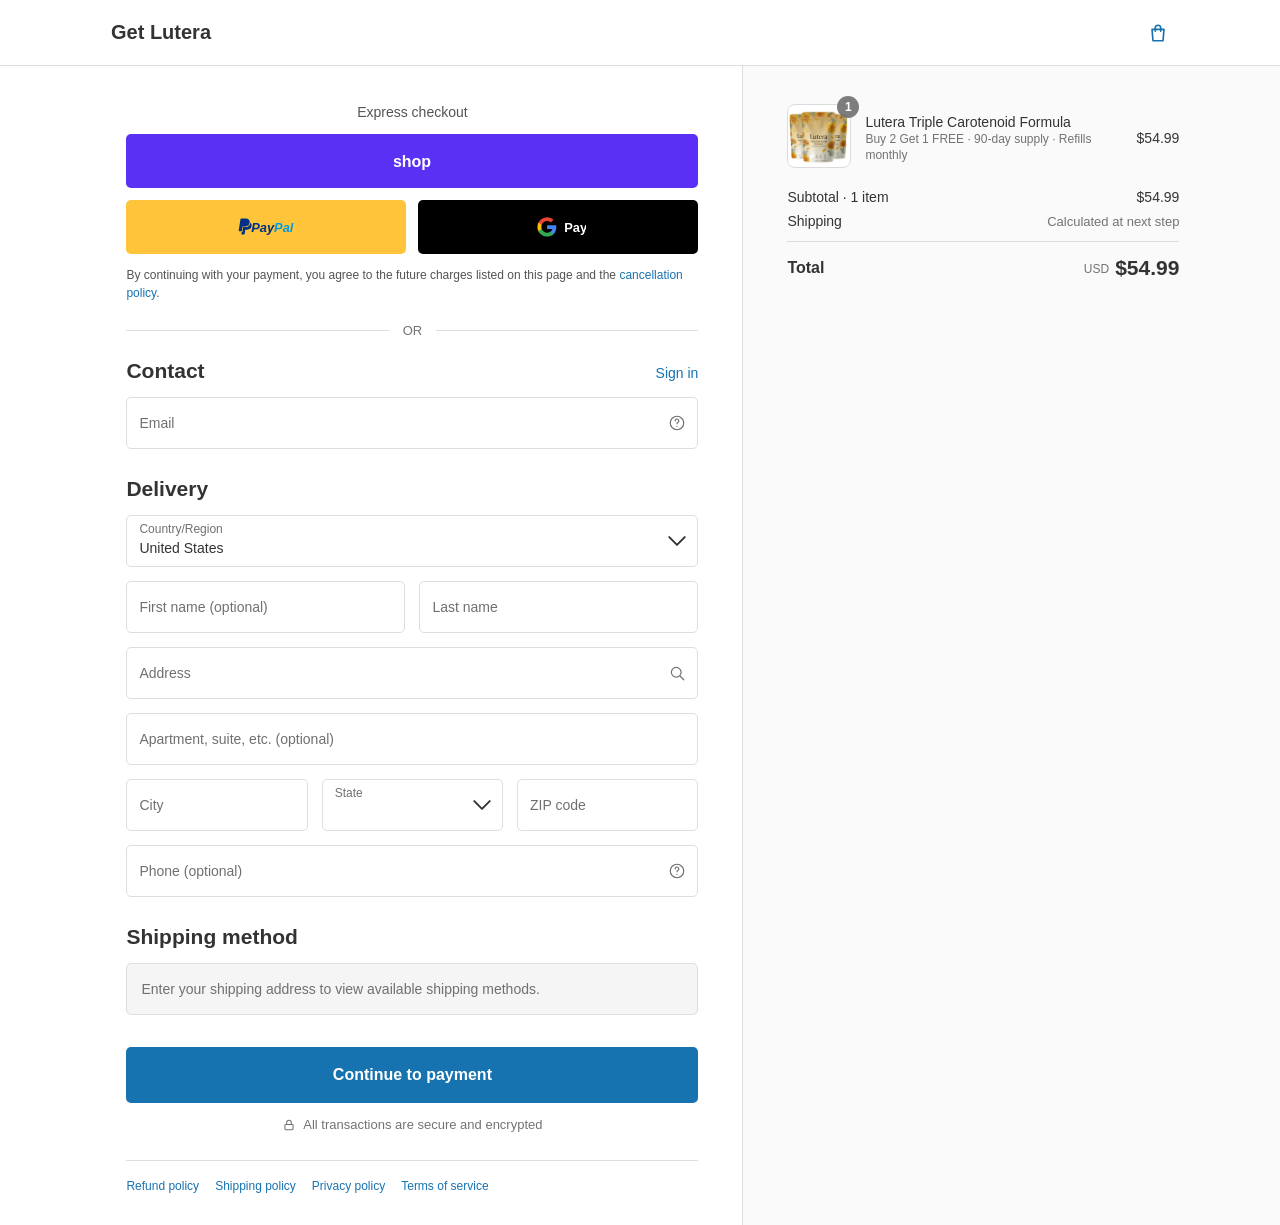
==== checkout.html @ 888eaf88 "On-site checkout page: branded Shopify-style checkout at /checkout Pixel-match of the Shopify checko" ====
<!DOCTYPE html>
<html lang="en">
<head>
<meta charset="UTF-8"><meta name="viewport" content="width=device-width,initial-scale=1">
<title>Checkout &middot; Get Lutera</title>
<meta name="robots" content="noindex">
<link rel="icon" type="image/png" href="favicon.png?v=1"><link rel="apple-touch-icon" href="apple-touch-icon.png?v=1">
<style>
/* Shopify-checkout replica chrome — self-contained on purpose (system fonts, not the store theme) */
*{margin:0;padding:0;box-sizing:border-box}
body{font-family:-apple-system,BlinkMacSystemFont,"Segoe UI",Roboto,"Helvetica Neue",Arial,sans-serif;font-size:14px;color:#333;background:#fff;-webkit-font-smoothing:antialiased}
a{color:#1773B0;text-decoration:none}
a:hover{text-decoration:underline}
.co-head{border-bottom:1px solid #DEDEDE;background:#fff}
.co-head-in{max-width:1100px;margin:0 auto;padding:21px;display:flex;align-items:center;justify-content:space-between}
.store-name{font-size:20px;font-weight:700;color:#333}
.store-name:hover{text-decoration:none}
.head-bag{display:flex;align-items:center}
.head-bag svg{width:22px;height:22px;stroke:#1773B0}

/* mobile collapsed order summary */
.sum-toggle{display:none;width:100%;background:#F5F5F5;border-bottom:1px solid #DEDEDE;cursor:pointer;border-top:none;font:inherit;text-align:left}
.sum-toggle-in{max-width:660px;margin:0 auto;padding:14px 21px;display:flex;align-items:center;justify-content:space-between}
.sum-toggle .lbl{color:#1773B0;display:inline-flex;align-items:center;gap:6px}
.sum-toggle .lbl svg{width:12px;height:12px;transition:transform .2s}
.sum-toggle.open .lbl svg{transform:rotate(180deg)}
.sum-toggle .tot{font-size:16px;font-weight:600;color:#333}
.sum-drawer{display:none;background:#FAFAFA;border-bottom:1px solid #DEDEDE}
.sum-drawer.open{display:block}
.sum-drawer-in{max-width:660px;margin:0 auto;padding:21px}

.page{display:flex;min-height:calc(100vh - 65px)}
.main{flex:1;display:flex;justify-content:flex-end}
.main-in{width:100%;max-width:660px;padding:38px 44px 24px}
.side{width:42%;background:#FAFAFA;border-left:1px solid #DEDEDE}
.side-in{max-width:480px;padding:38px 44px;position:sticky;top:0}

/* order summary items */
.li{display:flex;align-items:center;gap:14px;margin-bottom:14px}
.li-thumb{position:relative;flex:none}
.li-thumb img{width:64px;height:64px;object-fit:contain;border:1px solid #DBDBDB;border-radius:8px;background:#fff}
.li-qty{position:absolute;top:-8px;right:-8px;min-width:22px;height:22px;padding:0 4px;border-radius:11px;background:rgba(114,114,114,.92);color:#fff;font-size:12px;font-weight:600;display:flex;align-items:center;justify-content:center}
.li-info{flex:1;min-width:0}
.li-info b{font-size:14px;font-weight:500;display:block}
.li-info span{font-size:12px;color:#737373}
.li-price{font-size:14px;font-weight:500}
.totals{margin-top:8px}
.trow{display:flex;justify-content:space-between;align-items:center;padding:4px 0;font-size:14px}
.trow .muted{color:#737373;font-size:13px}
.trow.grand{margin-top:8px;padding-top:14px;border-top:1px solid #DEDEDE}
.trow.grand .l{font-size:16px;font-weight:600}
.trow.grand .r{font-size:21px;font-weight:600}
.trow.grand .cur{font-size:12px;color:#737373;font-weight:400;margin-right:6px;vertical-align:2px}

/* express checkout */
.express-lbl{text-align:center;font-size:14px;color:#545454;margin-bottom:14px}
.express .xrow{display:flex;gap:12px;margin-bottom:12px}
.xbtn{flex:1;height:54px;border:none;border-radius:5px;display:flex;align-items:center;justify-content:center;cursor:pointer}
.xbtn:hover{filter:brightness(.96);text-decoration:none}
.xbtn.shop{background:#5A31F4}
.xbtn.paypal{background:#FFC439}
.xbtn.gpay{background:#000}
.xbtn svg{height:24px}
.legal{font-size:12px;color:#545454;line-height:1.5;margin-top:2px}
.or{display:flex;align-items:center;gap:14px;margin:21px 0;color:#737373;font-size:13px}
.or:before,.or:after{content:"";flex:1;height:1px;background:#DEDEDE}

/* sections + floating-label fields */
section{margin-bottom:28px}
.sec-head{display:flex;align-items:baseline;justify-content:space-between;margin-bottom:14px}
h2{font-size:21px;font-weight:600;color:#333}
.sec-head a{font-size:14px}
.fld{position:relative;margin-bottom:14px}
.fld input,.fld select{width:100%;height:52px;padding:20px 12px 6px;border:1px solid #DEDEDE;border-radius:5px;background:#fff;font:inherit;font-size:14px;color:#333;appearance:none;-webkit-appearance:none}
.fld input:focus,.fld select:focus{outline:none;border-color:#1773B0;box-shadow:0 0 0 1px #1773B0}
.fld label{position:absolute;left:13px;top:50%;transform:translateY(-50%);color:#707070;font-size:14px;pointer-events:none;transition:top .12s,font-size .12s;white-space:nowrap;max-width:calc(100% - 44px);overflow:hidden;text-overflow:ellipsis}
.fld input:focus + label,.fld input:not(:placeholder-shown) + label,.fld.floated label{top:14px;font-size:12px}
.fld .ico{position:absolute;right:12px;top:50%;transform:translateY(-50%);color:#707070;display:flex}
.fld .ico svg{width:18px;height:18px}
.fld select + label{top:14px;font-size:12px}
.fld .chev{pointer-events:none}
.row2{display:grid;grid-template-columns:1fr 1fr;gap:14px}
.row2 .fld,.row3 .fld{margin-bottom:14px}
.row3{display:grid;grid-template-columns:1fr 1fr 1fr;gap:14px}
.fld.err input,.fld.err select{border-color:#D72C0D;box-shadow:0 0 0 1px #D72C0D}
.fld.err label{color:#D72C0D}
.err-msg{display:none;color:#D72C0D;font-size:12px;margin:-8px 0 12px 1px}
.err-msg.show{display:block}

/* shipping method placeholder — same as Shopify pre-address state */
.ship-box{border:1px solid #DEDEDE;border-radius:5px;background:#F5F5F5;padding:17px 14px;font-size:14px;color:#707070}

.pay-btn{width:100%;height:56px;border:none;border-radius:5px;background:#1773B0;color:#fff;font:inherit;font-size:16px;font-weight:600;cursor:pointer;margin-top:4px}
.pay-btn:hover{background:#14639E}
.secure{display:flex;align-items:center;justify-content:center;gap:7px;color:#737373;font-size:13px;margin:14px 0 4px}
.secure svg{width:14px;height:14px}

.co-foot{border-top:1px solid #DEDEDE;margin-top:28px;padding:18px 0 8px;display:flex;flex-wrap:wrap;gap:4px 16px}
.co-foot a{font-size:12px}

@media (max-width:1000px){
  .side{display:none}
  .sum-toggle{display:block}
  .main{justify-content:center}
  .main-in{padding:24px 21px}
}
@media (max-width:480px){
  .express .xrow.duo{gap:10px}
  .co-head-in{padding:16px 21px}
}
</style>
</head>
<body>

<header class="co-head">
  <div class="co-head-in">
    <a class="store-name" href="index.html">Get Lutera</a>
    <a class="head-bag" href="product.html" aria-label="Back to cart">
      <svg viewBox="0 0 24 24" fill="none" stroke-width="1.8" stroke-linecap="round" stroke-linejoin="round"><path d="M5.5 8h13l-1 12.5h-11z"/><path d="M9 10V6.5a3 3 0 016 0V10"/></svg>
    </a>
  </div>
</header>

<button class="sum-toggle" id="sumToggle" type="button" aria-expanded="false">
  <span class="sum-toggle-in">
    <span class="lbl">Order summary
      <svg viewBox="0 0 12 8" fill="none"><path d="M1 1.5l5 5 5-5" stroke="#1773B0" stroke-width="1.6" stroke-linecap="round" stroke-linejoin="round"/></svg>
    </span>
    <span class="tot js-grand">$0.00</span>
  </span>
</button>
<div class="sum-drawer" id="sumDrawer">
  <div class="sum-drawer-in">
    <div class="js-items"></div>
    <div class="totals js-totals"></div>
  </div>
</div>

<div class="page">
  <main class="main">
    <div class="main-in">

      <div class="express">
        <div class="express-lbl">Express checkout</div>
        <div class="xrow">
          <a class="xbtn shop js-express" href="#" aria-label="Shop Pay">
            <svg viewBox="0 0 60 24"><text x="30" y="17.5" font-size="16" font-weight="800" fill="#fff" text-anchor="middle" font-family="Arial,Helvetica,sans-serif">shop</text></svg>
          </a>
        </div>
        <div class="xrow duo">
          <a class="xbtn paypal js-express" href="#" aria-label="PayPal">
            <svg viewBox="0 0 80 28"><path fill="#003087" transform="translate(6,4) scale(0.78)" d="M7.016 19.198h-4.2a.562.562 0 0 1-.555-.65L5.093.584A.692.692 0 0 1 5.776 0h7.222c3.417 0 5.904 2.488 5.846 5.5-.006.25-.027.5-.066.747A6.794 6.794 0 0 1 12.071 12H8.743a.69.69 0 0 0-.682.583l-.325 2.056-.013.083-.692 4.39-.015.087zM19.79 6.142c-.01.087-.01.175-.023.261a7.76 7.76 0 0 1-7.695 6.598H9.007l-.283 1.795-.013.083-.692 4.39-.134.843-.014.088H6.86l-.497 3.15a.562.562 0 0 0 .555.65h3.612c.34 0 .63-.249.683-.585l.952-6.031a.692.692 0 0 1 .683-.584h2.126a6.793 6.793 0 0 0 6.707-5.752c.306-1.95-.466-3.744-1.89-4.906z"/><text x="47" y="19.5" font-size="15" font-weight="800" font-style="italic" text-anchor="middle" font-family="Arial,Helvetica,sans-serif"><tspan fill="#003087">Pay</tspan><tspan fill="#009CDE">Pal</tspan></text></svg>
          </a>
          <a class="xbtn gpay js-express" href="#" aria-label="Google Pay">
            <svg viewBox="0 0 60 26"><g transform="translate(6,1.5) scale(0.95)"><path fill="#4285F4" d="M22.56 12.25c0-.78-.07-1.53-.2-2.25H12v4.26h5.92c-.26 1.37-1.04 2.53-2.21 3.31v2.77h3.57c2.08-1.92 3.28-4.74 3.28-8.09z"/><path fill="#34A853" d="M12 23c2.97 0 5.46-.98 7.28-2.66l-3.57-2.77c-.98.66-2.23 1.06-3.71 1.06-2.86 0-5.29-1.93-6.16-4.53H2.18v2.84C3.99 20.53 7.7 23 12 23z"/><path fill="#FBBC05" d="M5.84 14.09c-.22-.66-.35-1.36-.35-2.09s.13-1.43.35-2.09V7.07H2.18C1.43 8.55 1 10.22 1 12s.43 3.45 1.18 4.93l2.85-2.22.81-.62z"/><path fill="#EA4335" d="M12 5.38c1.62 0 3.06.56 4.21 1.64l3.15-3.15C17.45 2.09 14.97 1 12 1 7.7 1 3.99 3.47 2.18 7.07l3.66 2.84c.87-2.6 3.3-4.53 6.16-4.53z"/></g><text x="36" y="18.5" font-size="14" font-weight="600" fill="#fff" font-family="Arial,Helvetica,sans-serif">Pay</text></svg>
          </a>
        </div>
        <p class="legal" id="subLegal">By continuing with your payment, you agree to the future charges listed on this page and the <a href="refund-policy.html">cancellation policy</a>.</p>
      </div>

      <div class="or">OR</div>

      <form id="coForm" novalidate>
        <section>
          <div class="sec-head">
            <h2>Contact</h2>
            <a href="https://ru1ttu-nw.myshopify.com/account/login">Sign in</a>
          </div>
          <div class="fld" id="f-email">
            <input type="email" id="email" placeholder=" " autocomplete="email" required>
            <label for="email">Email</label>
            <span class="ico" title="In case we need to contact you about your order">
              <svg viewBox="0 0 24 24" fill="none" stroke="currentColor" stroke-width="1.6" stroke-linecap="round"><circle cx="12" cy="12" r="9"/><path d="M9.6 9.2a2.4 2.4 0 114 1.7c-.7.7-1.6 1-1.6 2.1"/><path d="M12 16.4v.2"/></svg>
            </span>
          </div>
          <p class="err-msg" data-for="f-email">Enter a valid email</p>
        </section>

        <section>
          <div class="sec-head"><h2>Delivery</h2></div>
          <div class="fld floated">
            <select id="country" autocomplete="country-name">
              <option selected>United States</option>
            </select>
            <label for="country">Country/Region</label>
            <span class="ico chev">
              <svg viewBox="0 0 14 9" fill="none"><path d="M1 1.5l6 6 6-6" stroke="#333" stroke-width="1.5" stroke-linecap="round" stroke-linejoin="round"/></svg>
            </span>
          </div>
          <div class="row2">
            <div class="fld" id="f-first">
              <input type="text" id="first" placeholder=" " autocomplete="given-name">
              <label for="first">First name (optional)</label>
            </div>
            <div class="fld" id="f-last">
              <input type="text" id="last" placeholder=" " autocomplete="family-name" required>
              <label for="last">Last name</label>
            </div>
          </div>
          <p class="err-msg" data-for="f-last">Enter a last name</p>
          <div class="fld" id="f-addr">
            <input type="text" id="addr" placeholder=" " autocomplete="address-line1" required>
            <label for="addr">Address</label>
            <span class="ico">
              <svg viewBox="0 0 24 24" fill="none" stroke="currentColor" stroke-width="1.6" stroke-linecap="round"><circle cx="11" cy="11" r="6.5"/><path d="M16 16l5 5"/></svg>
            </span>
          </div>
          <p class="err-msg" data-for="f-addr">Enter an address</p>
          <div class="fld" id="f-addr2">
            <input type="text" id="addr2" placeholder=" " autocomplete="address-line2">
            <label for="addr2">Apartment, suite, etc. (optional)</label>
          </div>
          <div class="row3">
            <div class="fld" id="f-city">
              <input type="text" id="city" placeholder=" " autocomplete="address-level2" required>
              <label for="city">City</label>
            </div>
            <div class="fld floated" id="f-state">
              <select id="state" autocomplete="address-level1" required>
                <option value=""></option>
              </select>
              <label for="state">State</label>
              <span class="ico chev">
                <svg viewBox="0 0 14 9" fill="none"><path d="M1 1.5l6 6 6-6" stroke="#333" stroke-width="1.5" stroke-linecap="round" stroke-linejoin="round"/></svg>
              </span>
            </div>
            <div class="fld" id="f-zip">
              <input type="text" id="zip" placeholder=" " autocomplete="postal-code" inputmode="numeric" required>
              <label for="zip">ZIP code</label>
            </div>
          </div>
          <p class="err-msg" data-for="f-city">Enter a city</p>
          <p class="err-msg" data-for="f-state">Select a state</p>
          <p class="err-msg" data-for="f-zip">Enter a ZIP code</p>
          <div class="fld" id="f-phone">
            <input type="tel" id="phone" placeholder=" " autocomplete="tel">
            <label for="phone">Phone (optional)</label>
            <span class="ico" title="In case we need to contact you about delivery">
              <svg viewBox="0 0 24 24" fill="none" stroke="currentColor" stroke-width="1.6" stroke-linecap="round"><circle cx="12" cy="12" r="9"/><path d="M9.6 9.2a2.4 2.4 0 114 1.7c-.7.7-1.6 1-1.6 2.1"/><path d="M12 16.4v.2"/></svg>
            </span>
          </div>
        </section>

        <section>
          <div class="sec-head"><h2>Shipping method</h2></div>
          <div class="ship-box">Enter your shipping address to view available shipping methods.</div>
        </section>

        <button class="pay-btn" type="submit">Continue to payment</button>
        <div class="secure">
          <svg viewBox="0 0 24 24" fill="none" stroke="currentColor" stroke-width="1.8" stroke-linecap="round" stroke-linejoin="round"><rect x="5" y="11" width="14" height="9" rx="1.5"/><path d="M8 11V8a4 4 0 018 0v3"/></svg>
          All transactions are secure and encrypted
        </div>
      </form>

      <div class="co-foot">
        <a href="refund-policy.html">Refund policy</a>
        <a href="shipping-policy.html">Shipping policy</a>
        <a href="privacy.html">Privacy policy</a>
        <a href="terms.html">Terms of service</a>
      </div>

    </div>
  </main>

  <aside class="side">
    <div class="side-in">
      <div class="js-items"></div>
      <div class="totals js-totals"></div>
    </div>
  </aside>
</div>

<script>
// Same cart engine as script.js — variants, prices, sessionStorage keys must stay in sync
var TIERS={
  '42743984324693':{t:'Buy One',d:'30-day supply',img:'images/pouch-perfect.png',p:34.99,w:59.98},
  '42744068243541':{t:'Buy 2 Get 1 FREE',d:'90-day supply',img:'images/tier-3pack.png',p:59.99,w:179.97},
  '42744094752853':{t:'Buy 3 Get 2 FREE',d:'150-day supply',img:'images/tier-5pack.png',p:84.99,w:299.95}
};
var SHOP='https://ru1ttu-nw.myshopify.com';
var SELLING_PLAN=7894466645;
function isSub(){try{return sessionStorage.getItem('luteraSub')!=='0'}catch(e){return true}}
function unitP(T){return isSub()?+(T.p-5).toFixed(2):T.p}
function getCart(){
  var c=[];
  try{c=(JSON.parse(sessionStorage.getItem('luteraCart')||'[]')||[]).filter(function(it){return TIERS[it.v]&&it.q>=1&&it.q<=10})}catch(e){}
  if(!c.length){
    var q=1;try{q=parseInt(sessionStorage.getItem('luteraQty')||'1',10)||1}catch(e){}
    c=[{v:'42744068243541',q:Math.max(1,Math.min(10,q))}];
  }
  return c;
}
var cart=getCart();
function cartTotal(){return cart.reduce(function(a,b){return a+unitP(TIERS[b.v])*b.q},0)}
function cartCount(){return cart.reduce(function(a,b){return a+b.q},0)}
function freeShip(){return cartTotal()>=100||cart.some(function(it){return it.v==='42744094752853'})}
function money(n){return '$'+n.toFixed(2)}

function render(){
  var items='',sub=isSub();
  cart.forEach(function(it){
    var T=TIERS[it.v];
    items+='<div class="li"><div class="li-thumb"><img src="'+T.img+'" alt=""><span class="li-qty">'+it.q+'</span></div>'+
      '<div class="li-info"><b>Lutera Triple Carotenoid Formula</b><span>'+T.t+' &middot; '+T.d+(sub?' &middot; Refills monthly':'')+'</span></div>'+
      '<div class="li-price">'+money(unitP(T)*it.q)+'</div></div>';
  });
  var total=cartTotal(),n=cartCount();
  var totals='<div class="trow"><span>Subtotal &middot; '+n+(n===1?' item':' items')+'</span><span>'+money(total)+'</span></div>'+
    '<div class="trow"><span>Shipping</span><span class="muted">'+(freeShip()?'FREE':'Calculated at next step')+'</span></div>'+
    '<div class="trow grand"><span class="l">Total</span><span class="r"><span class="cur">USD</span>'+money(total)+'</span></div>';
  document.querySelectorAll('.js-items').forEach(function(e){e.innerHTML=items});
  document.querySelectorAll('.js-totals').forEach(function(e){e.innerHTML=totals});
  document.querySelectorAll('.js-grand').forEach(function(e){e.textContent=money(total)});
  document.getElementById('subLegal').style.display=sub?'':'none';
}
render();

// mobile order-summary accordion
(function(){
  var t=document.getElementById('sumToggle'),d=document.getElementById('sumDrawer');
  t.addEventListener('click',function(){
    var open=d.classList.toggle('open');
    t.classList.toggle('open',open);
    t.setAttribute('aria-expanded',open?'true':'false');
  });
})();

// state dropdown
(function(){
  var S=['Alabama','Alaska','Arizona','Arkansas','California','Colorado','Connecticut','Delaware','District of Columbia','Florida','Georgia','Hawaii','Idaho','Illinois','Indiana','Iowa','Kansas','Kentucky','Louisiana','Maine','Maryland','Massachusetts','Michigan','Minnesota','Mississippi','Missouri','Montana','Nebraska','Nevada','New Hampshire','New Jersey','New Mexico','New York','North Carolina','North Dakota','Ohio','Oklahoma','Oregon','Pennsylvania','Rhode Island','South Carolina','South Dakota','Tennessee','Texas','Utah','Vermont','Virginia','Washington','West Virginia','Wisconsin','Wyoming'];
  var sel=document.getElementById('state');
  S.forEach(function(s){var o=document.createElement('option');o.value=s;o.textContent=s;sel.appendChild(o)});
})();

// Shopify handoff URL for the current cart (payment always happens on Shopify's secure checkout).
// One-time: plain cart permalink, prefill rides as query params.
// Subscription: selling plans can't ride a permalink — chain clear -> add(selling_plan) -> checkout.
function shopifyURL(prefillQS){
  if(!isSub())return SHOP+'/cart/'+cart.map(function(it){return it.v+':'+it.q}).join(',')+(prefillQS?'?'+prefillQS:'');
  var dest='/checkout'+(prefillQS?'?'+prefillQS:'');
  var add='/cart/add?'+cart.map(function(it){return 'items[][id]='+it.v+'&items[][quantity]='+it.q+'&items[][selling_plan]='+SELLING_PLAN}).join('&')+'&return_to='+encodeURIComponent(dest);
  return SHOP+'/cart/clear?return_to='+encodeURIComponent(add);
}
document.querySelectorAll('.js-express').forEach(function(a){a.href=shopifyURL('')});

// hand off to Shopify with contact + delivery pre-filled so nothing gets typed twice
(function(){
  var form=document.getElementById('coForm');
  function val(id){return document.getElementById(id).value.trim()}
  function mark(fid,bad){
    document.getElementById(fid).classList.toggle('err',bad);
    var m=document.querySelector('.err-msg[data-for="'+fid+'"]');
    if(m)m.classList.toggle('show',bad);
    return !bad;
  }
  form.addEventListener('submit',function(e){
    e.preventDefault();
    var ok=true;
    ok=mark('f-email',!/^[^\s@]+@[^\s@]+\.[^\s@]+$/.test(val('email')))&&ok;
    ok=mark('f-last',!val('last'))&&ok;
    ok=mark('f-addr',!val('addr'))&&ok;
    ok=mark('f-city',!val('city'))&&ok;
    ok=mark('f-state',!val('state'))&&ok;
    ok=mark('f-zip',!/^\d{5}(-\d{4})?$/.test(val('zip')))&&ok;
    if(!ok){
      var first=document.querySelector('.fld.err');
      if(first)first.scrollIntoView({behavior:'smooth',block:'center'});
      return;
    }
    var P={
      'checkout[email]':val('email'),
      'checkout[shipping_address][first_name]':val('first'),
      'checkout[shipping_address][last_name]':val('last'),
      'checkout[shipping_address][address1]':val('addr'),
      'checkout[shipping_address][address2]':val('addr2'),
      'checkout[shipping_address][city]':val('city'),
      'checkout[shipping_address][province]':val('state'),
      'checkout[shipping_address][zip]':val('zip'),
      'checkout[shipping_address][country]':'United States',
      'checkout[shipping_address][phone]':val('phone')
    };
    var qs=Object.keys(P).filter(function(k){return P[k]}).map(function(k){return k+'='+encodeURIComponent(P[k])}).join('&');
    var btn=form.querySelector('.pay-btn');
    btn.textContent='Loading secure payment…';btn.disabled=true;
    window.location.href=shopifyURL(qs);
  });
  ['email','last','addr','city','state','zip'].forEach(function(id){
    var el=document.getElementById(id);
    ['input','change'].forEach(function(ev){el.addEventListener(ev,function(){mark('f-'+id,false)})});
  });
})();
</script>
</body>
</html>
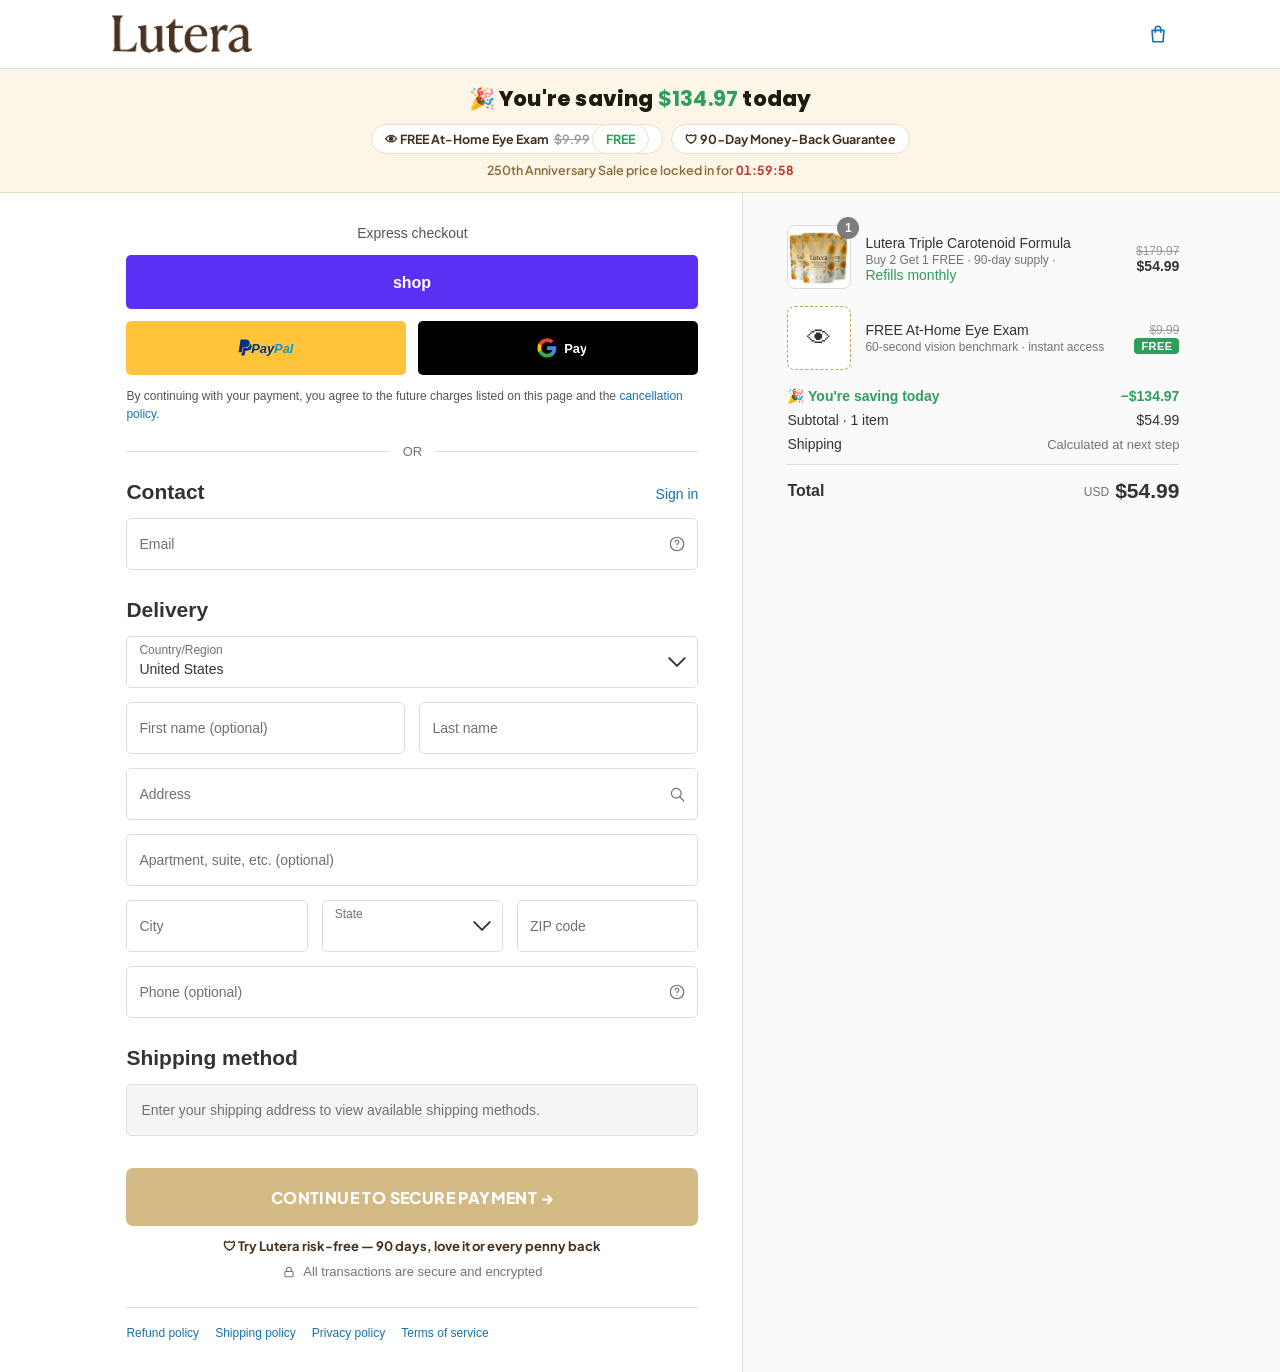
==== commit 453d6b53: "Dopamine checkout: savings stack, gifts, guarantee, sale timer Checkout page now opens with the Lute" ====
--- a/checkout.html
+++ b/checkout.html
@@ -2,21 +2,33 @@
 <html lang="en">
 <head>
 <meta charset="UTF-8"><meta name="viewport" content="width=device-width,initial-scale=1">
-<title>Checkout &middot; Get Lutera</title>
+<title>Checkout &middot; Lutera</title>
 <meta name="robots" content="noindex">
 <link rel="icon" type="image/png" href="favicon.png?v=1"><link rel="apple-touch-icon" href="apple-touch-icon.png?v=1">
+<link href="https://fonts.googleapis.com/css2?family=Poppins:wght@600;700;800&family=Plus+Jakarta+Sans:wght@400;500;600;700;800&display=swap" rel="stylesheet">
 <style>
-/* Shopify-checkout replica chrome — self-contained on purpose (system fonts, not the store theme) */
+/* Shopify-checkout structure + Lutera dopamine layer — self-contained on purpose */
 *{margin:0;padding:0;box-sizing:border-box}
 body{font-family:-apple-system,BlinkMacSystemFont,"Segoe UI",Roboto,"Helvetica Neue",Arial,sans-serif;font-size:14px;color:#333;background:#fff;-webkit-font-smoothing:antialiased}
 a{color:#1773B0;text-decoration:none}
 a:hover{text-decoration:underline}
 .co-head{border-bottom:1px solid #DEDEDE;background:#fff}
-.co-head-in{max-width:1100px;margin:0 auto;padding:21px;display:flex;align-items:center;justify-content:space-between}
-.store-name{font-size:20px;font-weight:700;color:#333}
-.store-name:hover{text-decoration:none}
+.co-head-in{max-width:1100px;margin:0 auto;padding:15px 21px;display:flex;align-items:center;justify-content:space-between}
+.co-logo img{height:38px;display:block}
 .head-bag{display:flex;align-items:center}
 .head-bag svg{width:22px;height:22px;stroke:#1773B0}
+
+/* dopamine band — the value stack, right where the wallet comes out */
+.hype{background:#FCF6E9;border-bottom:1px solid #EADFC6}
+.hype-in{max-width:1100px;margin:0 auto;padding:14px 21px;text-align:center}
+.hype-save{font-family:'Poppins',sans-serif;font-size:21px;font-weight:800;color:#1E1A12;letter-spacing:.2px}
+.hype-save b{color:#2E9E5B}
+.hype-perks{display:flex;flex-wrap:wrap;justify-content:center;gap:8px;margin:10px 0 8px}
+.hype-perks span{background:#fff;border:1px solid #EADFC6;border-radius:999px;padding:6px 13px;font-size:12.5px;font-weight:700;color:#46301F;font-family:'Plus Jakarta Sans',sans-serif}
+.hype-perks s{color:#9a9a9a;font-weight:600;margin-left:3px}
+.hype-perks .free{color:#2E9E5B}
+.hype-timer{font-size:12.5px;color:#8A6B33;font-weight:600;font-family:'Plus Jakarta Sans',sans-serif}
+.hype-timer b{font-variant-numeric:tabular-nums;color:#C0392B}
 
 /* mobile collapsed order summary */
 .sum-toggle{display:none;width:100%;background:#F5F5F5;border-bottom:1px solid #DEDEDE;cursor:pointer;border-top:none;font:inherit;text-align:left}
@@ -31,9 +43,9 @@
 
 .page{display:flex;min-height:calc(100vh - 65px)}
 .main{flex:1;display:flex;justify-content:flex-end}
-.main-in{width:100%;max-width:660px;padding:38px 44px 24px}
+.main-in{width:100%;max-width:660px;padding:32px 44px 24px}
 .side{width:42%;background:#FAFAFA;border-left:1px solid #DEDEDE}
-.side-in{max-width:480px;padding:38px 44px;position:sticky;top:0}
+.side-in{max-width:480px;padding:32px 44px;position:sticky;top:0}
 
 /* order summary items */
 .li{display:flex;align-items:center;gap:14px;margin-bottom:14px}
@@ -43,10 +55,16 @@
 .li-info{flex:1;min-width:0}
 .li-info b{font-size:14px;font-weight:500;display:block}
 .li-info span{font-size:12px;color:#737373}
-.li-price{font-size:14px;font-weight:500}
+.li-right{text-align:right}
+.li-was{display:block;font-size:12px;color:#9a9a9a;text-decoration:line-through}
+.li-price{font-size:14px;font-weight:600}
+.gift .li-thumb .gi{width:64px;height:64px;border:1px dashed #C2A159;border-radius:8px;background:#fff;display:flex;align-items:center;justify-content:center;font-size:24px}
+.free-badge{display:inline-block;background:#2E9E5B;color:#fff;font-size:11px;font-weight:800;border-radius:4px;padding:2px 7px;letter-spacing:.4px}
 .totals{margin-top:8px}
 .trow{display:flex;justify-content:space-between;align-items:center;padding:4px 0;font-size:14px}
 .trow .muted{color:#737373;font-size:13px}
+.trow.saveline{color:#2E9E5B;font-weight:700}
+.trow .shipfree{color:#2E9E5B;font-weight:700;font-size:13px}
 .trow.grand{margin-top:8px;padding-top:14px;border-top:1px solid #DEDEDE}
 .trow.grand .l{font-size:16px;font-weight:600}
 .trow.grand .r{font-size:21px;font-weight:600}
@@ -90,9 +108,10 @@
 /* shipping method placeholder — same as Shopify pre-address state */
 .ship-box{border:1px solid #DEDEDE;border-radius:5px;background:#F5F5F5;padding:17px 14px;font-size:14px;color:#707070}
 
-.pay-btn{width:100%;height:56px;border:none;border-radius:5px;background:#1773B0;color:#fff;font:inherit;font-size:16px;font-weight:600;cursor:pointer;margin-top:4px}
-.pay-btn:hover{background:#14639E}
-.secure{display:flex;align-items:center;justify-content:center;gap:7px;color:#737373;font-size:13px;margin:14px 0 4px}
+.pay-btn{width:100%;height:58px;border:none;border-radius:7px;background:#D3B984;color:#fff;font-family:'Plus Jakarta Sans',sans-serif;font-size:16px;font-weight:800;letter-spacing:.4px;cursor:pointer;margin-top:4px;transition:filter .15s}
+.pay-btn:hover{filter:brightness(.94)}
+.pay-guar{text-align:center;font-size:13px;font-weight:700;color:#46301F;margin-top:12px;font-family:'Plus Jakarta Sans',sans-serif}
+.secure{display:flex;align-items:center;justify-content:center;gap:7px;color:#737373;font-size:13px;margin:10px 0 4px}
 .secure svg{width:14px;height:14px}
 
 .co-foot{border-top:1px solid #DEDEDE;margin-top:28px;padding:18px 0 8px;display:flex;flex-wrap:wrap;gap:4px 16px}
@@ -103,10 +122,12 @@
   .sum-toggle{display:block}
   .main{justify-content:center}
   .main-in{padding:24px 21px}
+  .hype-save{font-size:18px}
 }
 @media (max-width:480px){
   .express .xrow.duo{gap:10px}
-  .co-head-in{padding:16px 21px}
+  .co-head-in{padding:12px 21px}
+  .hype-perks span{font-size:11.5px;padding:5px 10px}
 }
 </style>
 </head>
@@ -114,12 +135,24 @@
 
 <header class="co-head">
   <div class="co-head-in">
-    <a class="store-name" href="index.html">Get Lutera</a>
-    <a class="head-bag" href="product.html" aria-label="Back to cart">
+    <a class="co-logo" href="index.html" id="coHome"><img id="coLogo" src="" alt="Lutera"></a>
+    <a class="head-bag" href="product.html" id="coBack" aria-label="Back to cart">
       <svg viewBox="0 0 24 24" fill="none" stroke-width="1.8" stroke-linecap="round" stroke-linejoin="round"><path d="M5.5 8h13l-1 12.5h-11z"/><path d="M9 10V6.5a3 3 0 016 0V10"/></svg>
     </a>
   </div>
 </header>
+
+<div class="hype">
+  <div class="hype-in">
+    <div class="hype-save">&#127881; You're saving <b class="js-save-amt">$0.00</b> today</div>
+    <div class="hype-perks">
+      <span>&#128065; FREE At-Home Eye Exam <s>$9.99</s> <span class="free">FREE</span></span>
+      <span id="perkShip" style="display:none">&#128666; FREE Priority Shipping <s>$9.99</s> <span class="free">FREE</span></span>
+      <span>&#128737; 90-Day Money-Back Guarantee</span>
+    </div>
+    <div class="hype-timer">250th Anniversary Sale price locked in for <b class="js-timer">--:--:--</b></div>
+  </div>
+</div>
 
 <button class="sum-toggle" id="sumToggle" type="button" aria-expanded="false">
   <span class="sum-toggle-in">
@@ -155,7 +188,7 @@
             <svg viewBox="0 0 60 26"><g transform="translate(6,1.5) scale(0.95)"><path fill="#4285F4" d="M22.56 12.25c0-.78-.07-1.53-.2-2.25H12v4.26h5.92c-.26 1.37-1.04 2.53-2.21 3.31v2.77h3.57c2.08-1.92 3.28-4.74 3.28-8.09z"/><path fill="#34A853" d="M12 23c2.97 0 5.46-.98 7.28-2.66l-3.57-2.77c-.98.66-2.23 1.06-3.71 1.06-2.86 0-5.29-1.93-6.16-4.53H2.18v2.84C3.99 20.53 7.7 23 12 23z"/><path fill="#FBBC05" d="M5.84 14.09c-.22-.66-.35-1.36-.35-2.09s.13-1.43.35-2.09V7.07H2.18C1.43 8.55 1 10.22 1 12s.43 3.45 1.18 4.93l2.85-2.22.81-.62z"/><path fill="#EA4335" d="M12 5.38c1.62 0 3.06.56 4.21 1.64l3.15-3.15C17.45 2.09 14.97 1 12 1 7.7 1 3.99 3.47 2.18 7.07l3.66 2.84c.87-2.6 3.3-4.53 6.16-4.53z"/></g><text x="36" y="18.5" font-size="14" font-weight="600" fill="#fff" font-family="Arial,Helvetica,sans-serif">Pay</text></svg>
           </a>
         </div>
-        <p class="legal" id="subLegal">By continuing with your payment, you agree to the future charges listed on this page and the <a href="refund-policy.html">cancellation policy</a>.</p>
+        <p class="legal" id="subLegal">By continuing with your payment, you agree to the future charges listed on this page and the <a href="refund-policy.html" data-l="refund">cancellation policy</a>.</p>
       </div>
 
       <div class="or">OR</div>
@@ -164,7 +197,7 @@
         <section>
           <div class="sec-head">
             <h2>Contact</h2>
-            <a href="https://ru1ttu-nw.myshopify.com/account/login">Sign in</a>
+            <a href="https://ru1ttu-nw.myshopify.com/account/login" id="coSignin">Sign in</a>
           </div>
           <div class="fld" id="f-email">
             <input type="email" id="email" placeholder=" " autocomplete="email" required>
@@ -246,7 +279,8 @@
           <div class="ship-box">Enter your shipping address to view available shipping methods.</div>
         </section>
 
-        <button class="pay-btn" type="submit">Continue to payment</button>
+        <button class="pay-btn" type="submit">CONTINUE TO SECURE PAYMENT &rarr;</button>
+        <div class="pay-guar">&#128737; Try Lutera risk-free &mdash; 90 days, love it or every penny back</div>
         <div class="secure">
           <svg viewBox="0 0 24 24" fill="none" stroke="currentColor" stroke-width="1.8" stroke-linecap="round" stroke-linejoin="round"><rect x="5" y="11" width="14" height="9" rx="1.5"/><path d="M8 11V8a4 4 0 018 0v3"/></svg>
           All transactions are secure and encrypted
@@ -254,10 +288,10 @@
       </form>
 
       <div class="co-foot">
-        <a href="refund-policy.html">Refund policy</a>
-        <a href="shipping-policy.html">Shipping policy</a>
-        <a href="privacy.html">Privacy policy</a>
-        <a href="terms.html">Terms of service</a>
+        <a href="refund-policy.html" data-l="refund">Refund policy</a>
+        <a href="shipping-policy.html" data-l="shipping">Shipping policy</a>
+        <a href="privacy.html" data-l="privacy">Privacy policy</a>
+        <a href="terms.html" data-l="terms">Terms of service</a>
       </div>
 
     </div>
@@ -272,14 +306,18 @@
 </div>
 
 <script>
-// Same cart engine as script.js — variants, prices, sessionStorage keys must stay in sync
+// Same cart engine as script.js — variants, prices, sessionStorage keys must stay in sync.
+// Dual-hosting: on the Shopify theme (cart.liquid) LT_ASSETS is defined and cart URLs are same-origin;
+// on static hosting images live in images/ and cart URLs go to the myshopify domain.
+var ASSET=window.LT_ASSETS||'images/';
+var SHOP=window.LT_ASSETS?'':'https://ru1ttu-nw.myshopify.com';
+var SELLING_PLAN=7894466645;
 var TIERS={
-  '42743984324693':{t:'Buy One',d:'30-day supply',img:'images/pouch-perfect.png',p:34.99,w:59.98},
-  '42744068243541':{t:'Buy 2 Get 1 FREE',d:'90-day supply',img:'images/tier-3pack.png',p:59.99,w:179.97},
-  '42744094752853':{t:'Buy 3 Get 2 FREE',d:'150-day supply',img:'images/tier-5pack.png',p:84.99,w:299.95}
+  '42743984324693':{t:'Buy One',d:'30-day supply',img:'pouch-perfect.png',p:34.99,w:59.98},
+  '42744068243541':{t:'Buy 2 Get 1 FREE',d:'90-day supply',img:'tier-3pack.png',p:59.99,w:179.97},
+  '42744094752853':{t:'Buy 3 Get 2 FREE',d:'150-day supply',img:'tier-5pack.png',p:84.99,w:299.95}
 };
-var SHOP='https://ru1ttu-nw.myshopify.com';
-var SELLING_PLAN=7894466645;
+document.getElementById('coLogo').src=ASSET+'logo-brown.png';
 function isSub(){try{return sessionStorage.getItem('luteraSub')!=='0'}catch(e){return true}}
 function unitP(T){return isSub()?+(T.p-5).toFixed(2):T.p}
 function getCart(){
@@ -293,28 +331,54 @@
 }
 var cart=getCart();
 function cartTotal(){return cart.reduce(function(a,b){return a+unitP(TIERS[b.v])*b.q},0)}
+function cartWas(){return cart.reduce(function(a,b){return a+TIERS[b.v].w*b.q},0)}
 function cartCount(){return cart.reduce(function(a,b){return a+b.q},0)}
 function freeShip(){return cartTotal()>=100||cart.some(function(it){return it.v==='42744094752853'})}
 function money(n){return '$'+n.toFixed(2)}
 
 function render(){
-  var items='',sub=isSub();
+  var items='',sub=isSub(),fs=freeShip();
   cart.forEach(function(it){
     var T=TIERS[it.v];
-    items+='<div class="li"><div class="li-thumb"><img src="'+T.img+'" alt=""><span class="li-qty">'+it.q+'</span></div>'+
-      '<div class="li-info"><b>Lutera Triple Carotenoid Formula</b><span>'+T.t+' &middot; '+T.d+(sub?' &middot; Refills monthly':'')+'</span></div>'+
-      '<div class="li-price">'+money(unitP(T)*it.q)+'</div></div>';
+    items+='<div class="li"><div class="li-thumb"><img src="'+ASSET+T.img+'" alt=""><span class="li-qty">'+it.q+'</span></div>'+
+      '<div class="li-info"><b>Lutera Triple Carotenoid Formula</b><span>'+T.t+' &middot; '+T.d+(sub?' &middot; <b style="color:#2E9E5B">Refills monthly</b>':'')+'</span></div>'+
+      '<div class="li-right"><span class="li-was">'+money(T.w*it.q)+'</span><span class="li-price">'+money(unitP(T)*it.q)+'</span></div></div>';
   });
+  items+='<div class="li gift"><div class="li-thumb"><span class="gi">&#128065;</span></div>'+
+    '<div class="li-info"><b>FREE At-Home Eye Exam</b><span>60-second vision benchmark &middot; instant access</span></div>'+
+    '<div class="li-right"><span class="li-was">$9.99</span><span class="free-badge">FREE</span></div></div>';
+  if(fs)items+='<div class="li gift"><div class="li-thumb"><span class="gi">&#128666;</span></div>'+
+    '<div class="li-info"><b>FREE Priority Shipping</b><span>Arrives in 5&ndash;7 business days</span></div>'+
+    '<div class="li-right"><span class="li-was">$9.99</span><span class="free-badge">FREE</span></div></div>';
   var total=cartTotal(),n=cartCount();
-  var totals='<div class="trow"><span>Subtotal &middot; '+n+(n===1?' item':' items')+'</span><span>'+money(total)+'</span></div>'+
-    '<div class="trow"><span>Shipping</span><span class="muted">'+(freeShip()?'FREE':'Calculated at next step')+'</span></div>'+
+  var save=(cartWas()-total)+9.99+(fs?9.99:0);
+  var totals='<div class="trow saveline"><span>&#127881; You\'re saving today</span><span>&minus;'+money(save)+'</span></div>'+
+    '<div class="trow"><span>Subtotal &middot; '+n+(n===1?' item':' items')+'</span><span>'+money(total)+'</span></div>'+
+    '<div class="trow"><span>Shipping</span><span class="'+(fs?'shipfree':'muted')+'">'+(fs?'FREE':'Calculated at next step')+'</span></div>'+
     '<div class="trow grand"><span class="l">Total</span><span class="r"><span class="cur">USD</span>'+money(total)+'</span></div>';
   document.querySelectorAll('.js-items').forEach(function(e){e.innerHTML=items});
   document.querySelectorAll('.js-totals').forEach(function(e){e.innerHTML=totals});
   document.querySelectorAll('.js-grand').forEach(function(e){e.textContent=money(total)});
+  document.querySelectorAll('.js-save-amt').forEach(function(e){e.textContent=money(save)});
+  document.getElementById('perkShip').style.display=fs?'':'none';
   document.getElementById('subLegal').style.display=sub?'':'none';
 }
 render();
+
+// evergreen sale timer — same key + loop as the storefront so the clock never contradicts itself
+(function(){
+  var KEY='lutera_sale_end', DUR=2*60*60*1000;
+  var end=0;try{end=parseInt(localStorage.getItem(KEY)||'0',10)}catch(e){}
+  if(!end||end<Date.now()){end=Date.now()+DUR;try{localStorage.setItem(KEY,String(end))}catch(e){}}
+  function pad(n){return String(n).padStart(2,'0')}
+  function tick(){
+    var left=end-Date.now();
+    if(left<=0){end=Date.now()+DUR;try{localStorage.setItem(KEY,String(end))}catch(e){}left=DUR;}
+    var h=Math.floor(left/3600000),m=Math.floor(left%3600000/60000),s=Math.floor(left%60000/1000);
+    document.querySelectorAll('.js-timer').forEach(function(e){e.textContent=pad(h)+':'+pad(m)+':'+pad(s)});
+  }
+  tick();setInterval(tick,1000);
+})();
 
 // mobile order-summary accordion
 (function(){
@@ -382,7 +446,7 @@
     };
     var qs=Object.keys(P).filter(function(k){return P[k]}).map(function(k){return k+'='+encodeURIComponent(P[k])}).join('&');
     var btn=form.querySelector('.pay-btn');
-    btn.textContent='Loading secure payment…';btn.disabled=true;
+    btn.textContent='LOADING SECURE PAYMENT…';btn.disabled=true;
     window.location.href=shopifyURL(qs);
   });
   ['email','last','addr','city','state','zip'].forEach(function(id){
@@ -390,6 +454,17 @@
     ['input','change'].forEach(function(ev){el.addEventListener(ev,function(){mark('f-'+id,false)})});
   });
 })();
+
+// on the Shopify theme, retarget nav + policy links to their Shopify paths
+(function(){
+  if(!window.LT_ASSETS)return;
+  var PDP='/products/lutera-triple-carotenoid-formula-buy-2-get-1-free-3-pouches';
+  document.getElementById('coHome').href='/';
+  document.getElementById('coBack').href=PDP;
+  document.getElementById('coSignin').href='/account/login';
+  var L={refund:'/pages/refund-policy',shipping:'/pages/shipping-policy',privacy:'/pages/privacy',terms:'/pages/terms'};
+  document.querySelectorAll('[data-l]').forEach(function(a){var k=a.getAttribute('data-l');if(L[k])a.href=L[k]});
+})();
 </script>
 </body>
 </html>
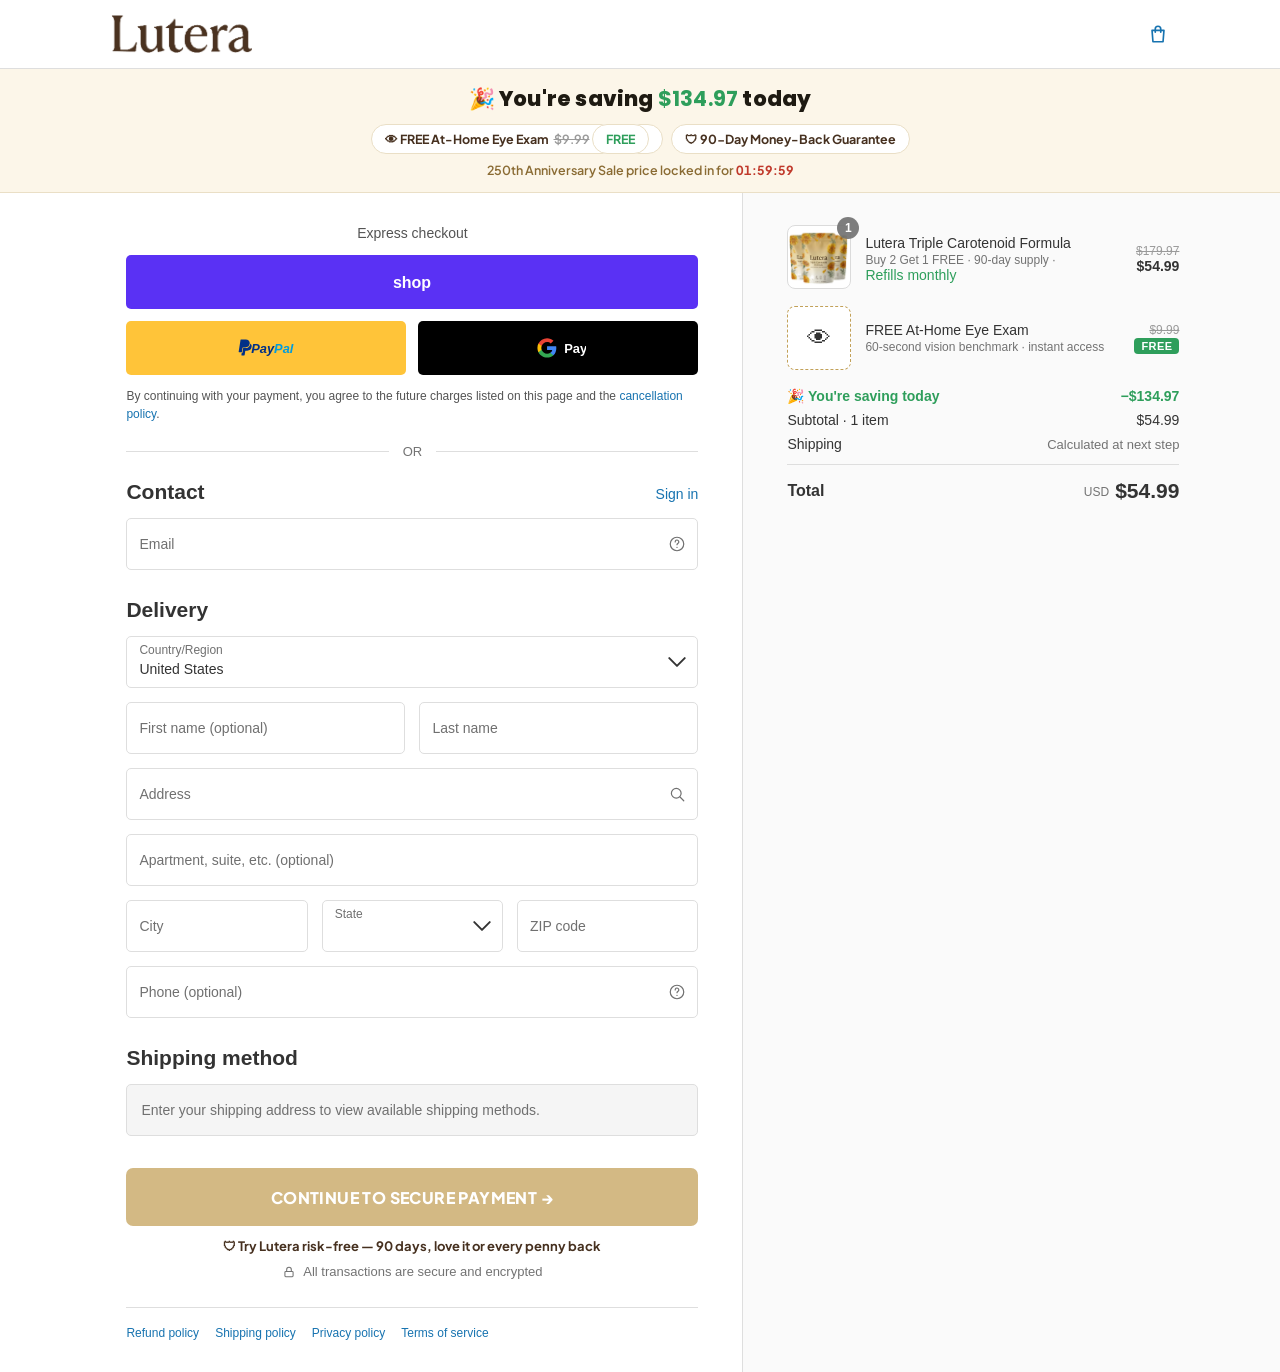
==== commit a9a93fb5: "Restore Meta Pixel on checkout page (clobbered by dopamine rewrite) Same snippet as dbd9e77: PageVie" ====
--- a/checkout.html
+++ b/checkout.html
@@ -6,6 +6,17 @@
 <meta name="robots" content="noindex">
 <link rel="icon" type="image/png" href="favicon.png?v=1"><link rel="apple-touch-icon" href="apple-touch-icon.png?v=1">
 <link href="https://fonts.googleapis.com/css2?family=Poppins:wght@600;700;800&family=Plus+Jakarta+Sans:wght@400;500;600;700;800&display=swap" rel="stylesheet">
+<!-- Meta Pixel -->
+<script>
+!function(f,b,e,v,n,t,s){if(f.fbq)return;n=f.fbq=function(){n.callMethod?
+n.callMethod.apply(n,arguments):n.queue.push(arguments)};if(!f._fbq)f._fbq=n;
+n.push=n;n.loaded=!0;n.version='2.0';n.queue=[];t=b.createElement(e);t.async=!0;
+t.src=v;s=b.getElementsByTagName(e)[0];s.parentNode.insertBefore(t,s)}(window,
+document,'script','https://connect.facebook.net/en_US/fbevents.js');
+fbq('init','1012731594828143');fbq('track','PageView');fbq('track','InitiateCheckout');
+</script>
+<noscript><img height="1" width="1" style="display:none" src="https://www.facebook.com/tr?id=1012731594828143&ev=PageView&noscript=1"/></noscript>
+<!-- End Meta Pixel -->
 <style>
 /* Shopify-checkout structure + Lutera dopamine layer — self-contained on purpose */
 *{margin:0;padding:0;box-sizing:border-box}
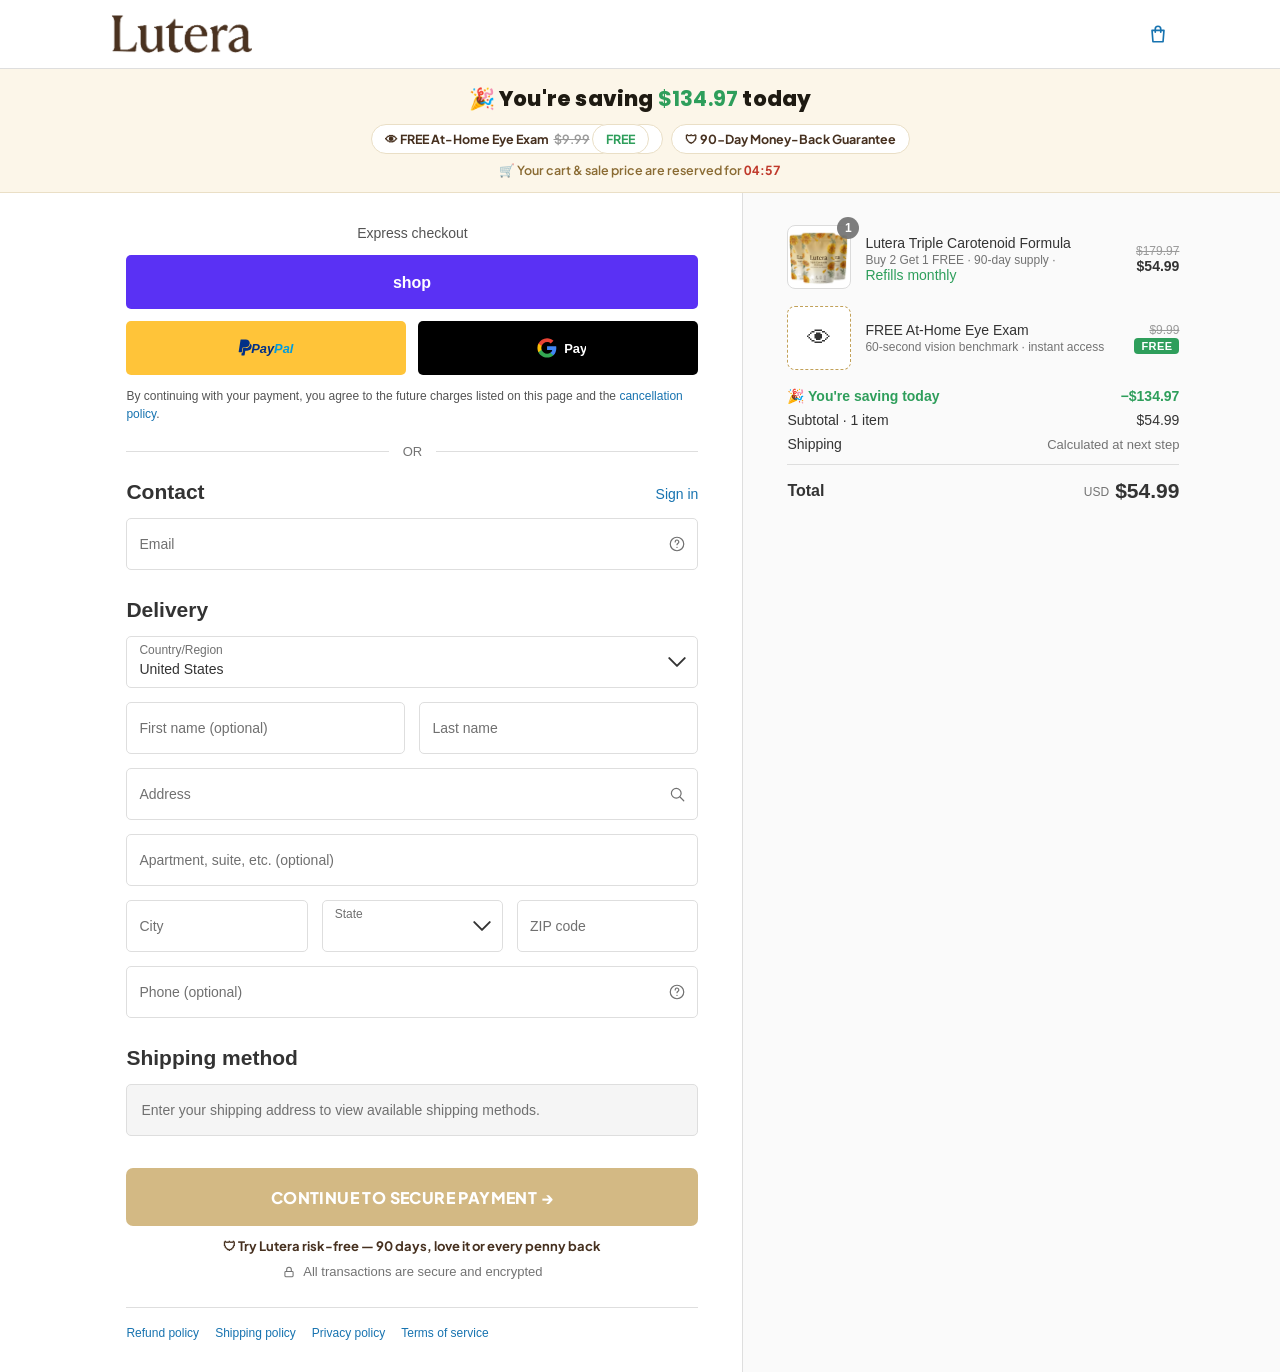
==== commit 03ea0196: "Checkout timer: 5-min cart-reservation urgency, MM:SS Replaces the shared 2-hour sale clock with a d" ====
--- a/checkout.html
+++ b/checkout.html
@@ -161,7 +161,7 @@
       <span id="perkShip" style="display:none">&#128666; FREE Priority Shipping <s>$9.99</s> <span class="free">FREE</span></span>
       <span>&#128737; 90-Day Money-Back Guarantee</span>
     </div>
-    <div class="hype-timer">250th Anniversary Sale price locked in for <b class="js-timer">--:--:--</b></div>
+    <div class="hype-timer">&#128722; Your cart &amp; sale price are reserved for <b class="js-timer">05:00</b></div>
   </div>
 </div>
 
@@ -376,17 +376,19 @@
 }
 render();
 
-// evergreen sale timer — same key + loop as the storefront so the clock never contradicts itself
+// checkout price-lock timer — 5-minute urgency countdown that starts when the buyer lands on
+// checkout, persists across reload (own key, not the storefront sale clock), and loops so it
+// never sits dead at 00:00. Shown as MM:SS.
 (function(){
-  var KEY='lutera_sale_end', DUR=2*60*60*1000;
-  var end=0;try{end=parseInt(localStorage.getItem(KEY)||'0',10)}catch(e){}
-  if(!end||end<Date.now()){end=Date.now()+DUR;try{localStorage.setItem(KEY,String(end))}catch(e){}}
+  var KEY='lutera_checkout_lock', DUR=5*60*1000;
+  var end=0;try{end=parseInt(sessionStorage.getItem(KEY)||'0',10)}catch(e){}
+  if(!end||end<Date.now()){end=Date.now()+DUR;try{sessionStorage.setItem(KEY,String(end))}catch(e){}}
   function pad(n){return String(n).padStart(2,'0')}
   function tick(){
     var left=end-Date.now();
-    if(left<=0){end=Date.now()+DUR;try{localStorage.setItem(KEY,String(end))}catch(e){}left=DUR;}
-    var h=Math.floor(left/3600000),m=Math.floor(left%3600000/60000),s=Math.floor(left%60000/1000);
-    document.querySelectorAll('.js-timer').forEach(function(e){e.textContent=pad(h)+':'+pad(m)+':'+pad(s)});
+    if(left<=0){end=Date.now()+DUR;try{sessionStorage.setItem(KEY,String(end))}catch(e){}left=DUR;}
+    var m=Math.floor(left/60000),s=Math.floor(left%60000/1000);
+    document.querySelectorAll('.js-timer').forEach(function(e){e.textContent=pad(m)+':'+pad(s)});
   }
   tick();setInterval(tick,1000);
 })();
